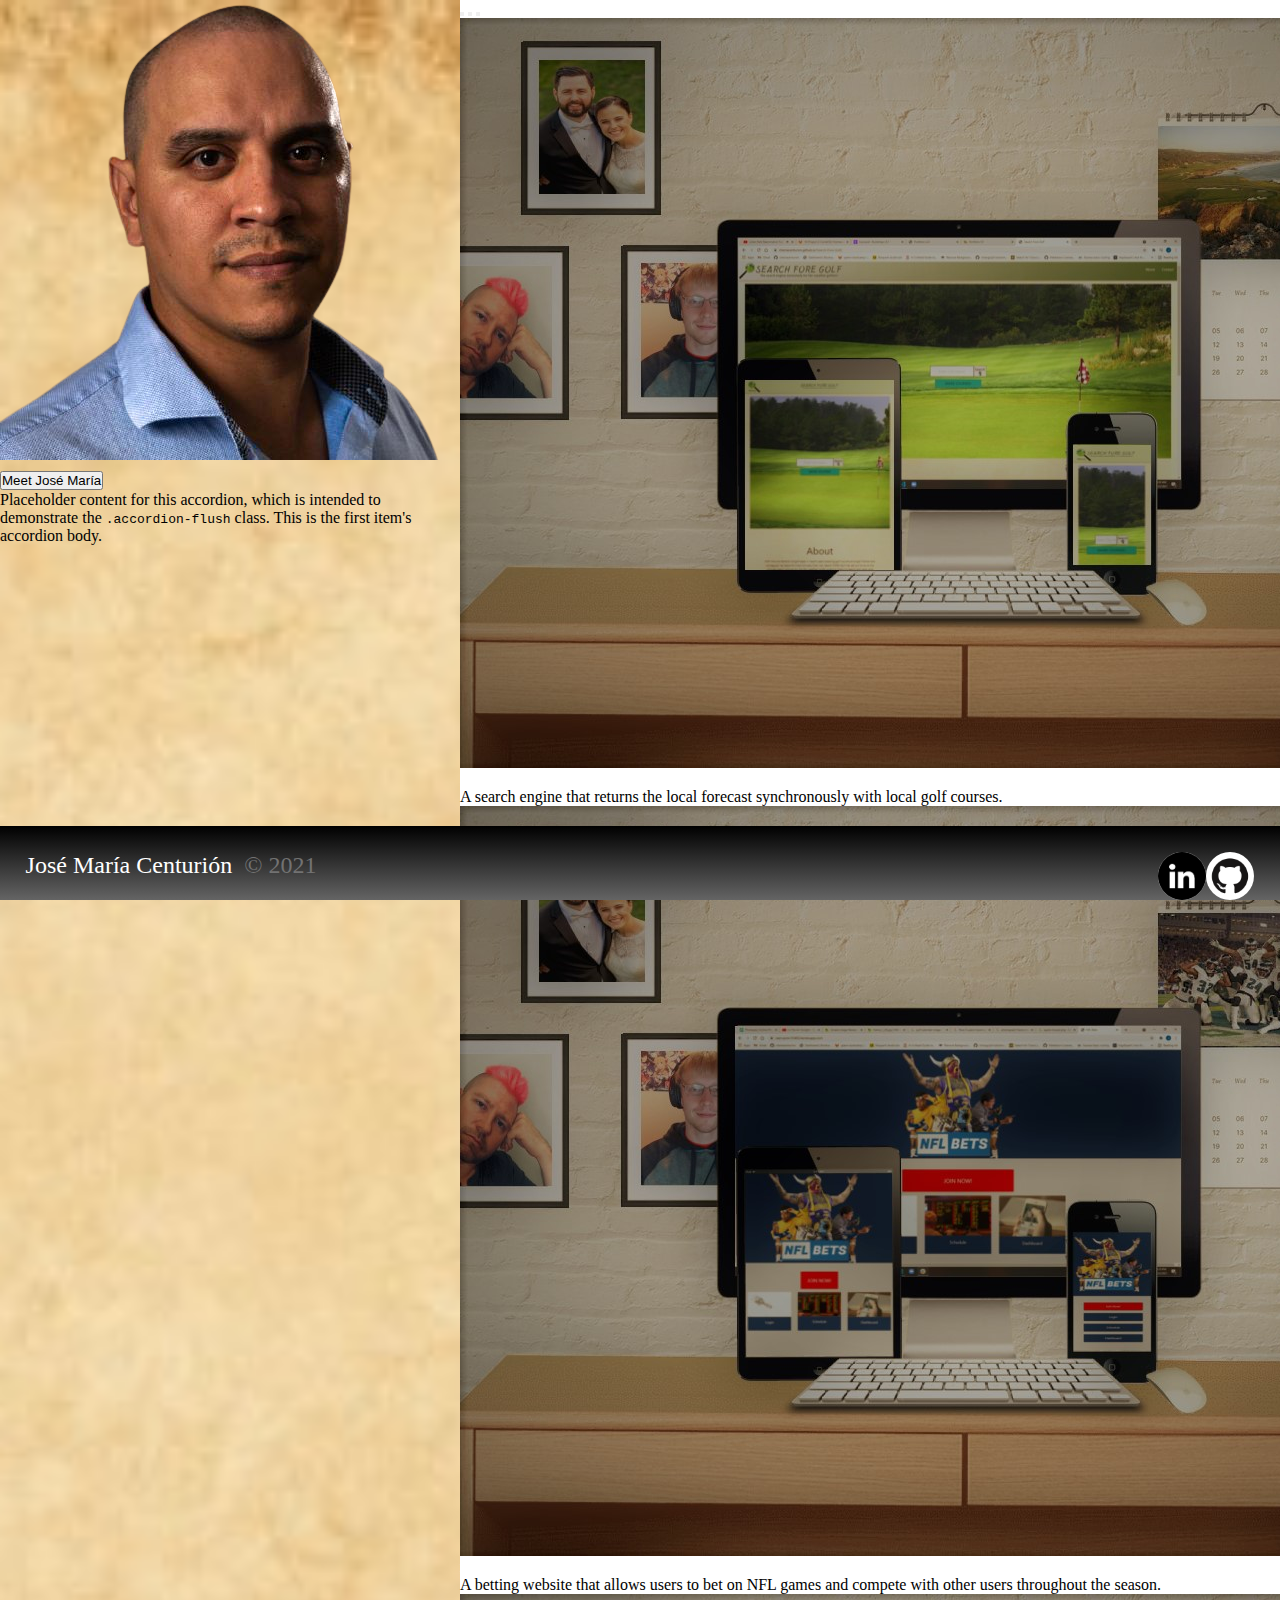
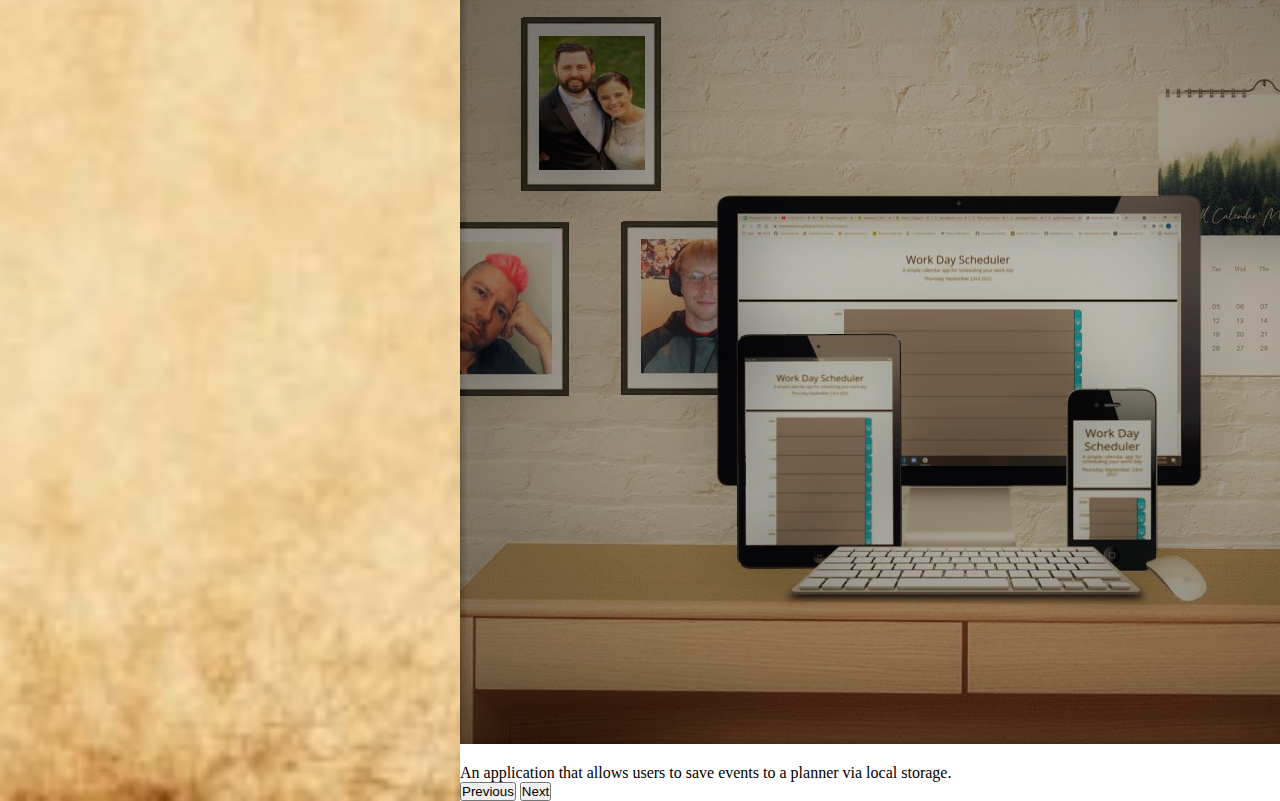
==== index.html @ 539a7485 "pushing up carousel w/ hyperlinks" ====
<!DOCTYPE html>
<html lang="en">
<head>
    <meta charset="UTF-8">
    <meta http-equiv="X-UA-Compatible" content="IE=edge">
    <meta name="viewport" content="width=device-width, initial-scale=1.0">
    <link rel="icon" href="https://emojipedia-us.s3.dualstack.us-west-1.amazonaws.com/thumbs/120/apple/285/artist-palette_1f3a8.png">
    <title>Portfolio V3</title>
    <link href="https://cdn.jsdelivr.net/npm/bootstrap@5.1.1/dist/css/bootstrap.min.css" rel="stylesheet" integrity="sha384-F3w7mX95PdgyTmZZMECAngseQB83DfGTowi0iMjiWaeVhAn4FJkqJByhZMI3AhiU" crossorigin="anonymous">
    <link rel="stylesheet" href="./assets/styles.css">
</head>
<body>
  <div class="grid__container">
    <div class="grid__container-item-1">
      <img src="./assets/images/me-removebg-preview (1).png">
      <div class="accordion accordion-flush" id="accordionFlushExample">
          <div class="accordion-item">
            <h2 class="accordion-header" id="flush-headingOne">
              <button class="accordion-button collapsed" type="button" data-bs-toggle="collapse" data-bs-target="#flush-collapseOne" aria-expanded="false" aria-controls="flush-collapseOne">
                Meet José María
              </button>
            </h2>
            <div id="flush-collapseOne" class="accordion-collapse collapse" aria-labelledby="flush-headingOne" data-bs-parent="#accordionFlushExample">
              <div class="accordion-body">Placeholder content for this accordion, which is intended to demonstrate the <code>.accordion-flush</code> class. This is the first item's accordion body.</div>
            </div>
          </div>
      </div>
    </div>
    <div class="grid__container-item-2">
      <div id="carouselExampleCaptions" class="carousel slide" data-bs-ride="carousel">
          <div class="carousel-indicators">
            <button type="button" data-bs-target="#carouselExampleCaptions" data-bs-slide-to="0" class="active" aria-current="true" aria-label="Slide 1"></button>
            <button type="button" data-bs-target="#carouselExampleCaptions" data-bs-slide-to="1" aria-label="Slide 2"></button>
            <button type="button" data-bs-target="#carouselExampleCaptions" data-bs-slide-to="2" aria-label="Slide 3"></button>
          </div>
          <div class="carousel-inner">
            <div class="carousel-item active">
              <img src="./assets/images/SFG.jpg" class="d-block w-100" alt="...">
              <div class="carousel-caption d-none d-md-block">
                <a href="https://chemacenturion.github.io/Search-Fore-Golf/" class="carousel_links" target="_blank"><h5>Search Fore Golf</h5></a>
                <p>A search engine that returns the local forecast synchronously with local golf courses.</p>
              </div>
            </div>
            <div class="carousel-item">
              <img src="./assets/images/NFLBETS.jpg" class="d-block w-100" alt="...">
              <div class="carousel-caption d-none d-md-block">
                <a href="https://vast-eyrie-51403.herokuapp.com/" class="carousel_links" target="_blank"><h5>NFL Bets</h5></a>
                <p>A betting website that allows users to bet on NFL games and compete with other users throughout the season.</p>
              </div>
            </div>
            <div class="carousel-item">
              <img src="./assets/images/WDS.jpg" class="d-block w-100" alt="...">
              <div class="carousel-caption d-none d-md-block">
                <a href="https://chemacenturion.github.io/Work-Day-Scheduler/" class="carousel_links" target="_blank"><h5>Work Day Scheduler</h5></a>
                <p>An application that allows users to save events to a planner via local storage.</p>
              </div>
            </div>
          </div>
          <button class="carousel-control-prev" type="button" data-bs-target="#carouselExampleCaptions" data-bs-slide="prev">
            <span class="carousel-control-prev-icon" aria-hidden="true"></span>
            <span class="visually-hidden">Previous</span>
          </button>
          <button class="carousel-control-next" type="button" data-bs-target="#carouselExampleCaptions" data-bs-slide="next">
            <span class="carousel-control-next-icon" aria-hidden="true"></span>
            <span class="visually-hidden">Next</span>
          </button>
      </div>
    </div>
  </div>
  <footer class= "footer">
      <div>
          <span>José María Centurión</span>&nbsp;&nbsp;<span style="color:rgb(114, 114, 114)">© 2021</span>
      </div>
      <div>
          <ul class="footer-list">
              <li><a href="https://www.linkedin.com/in/jose-centurion-a98300212/" target="_blank"><img src="./assets/images/linkdinLOGO.png" alt="linkedin" class="avatar2"></a></li>
              <li><a href="https://github.com/chemacenturion" target="_blank"><img src="./assets/images/GitHub-Mark.png" alt="github" class="avatar2"></a></li>
          </ul>
      </div>
  </footer>
<script src="https://cdn.jsdelivr.net/npm/bootstrap@5.1.1/dist/js/bootstrap.bundle.min.js" integrity="sha384-/bQdsTh/da6pkI1MST/rWKFNjaCP5gBSY4sEBT38Q/9RBh9AH40zEOg7Hlq2THRZ" crossorigin="anonymous"></script>
</body>
</html>
---- assets/styles.css ----
* {
    margin: 0;
    padding: 0;
    box-sizing: border-box;
}

/* ========================================================================================================================================================== */

/* body */

.grid__container {
    display: grid;
    grid-template-columns: 1fr 1.5fr;
}

.grid__container-item-1 {
    background-image: url(./images/parchment.jpg);
    background-repeat: no-repeat;
    background-position: center;
    background-size: cover;
}

.carousel_links {
    text-decoration: none;
    color: white;
}

/* ========================================================================================================================================================== */

/* Footer */

.footer {
    background: linear-gradient( rgb(0, 0, 0), rgb(100, 100, 100));
    grid-area: footer;
    color: white;
    font-size: x-large;
    display: inline-flex;
    justify-content: space-between;
    padding: 2% 2% 0% 2%;
    position: absolute;
    width: 100%;
    bottom: 0;
}

    .avatar2 {
        vertical-align: middle;
        width: 3rem;
        height: auto;
        border-radius: 50%;
    }

    .footer-list {
        display: inline-flex;
        list-style: none;
    }
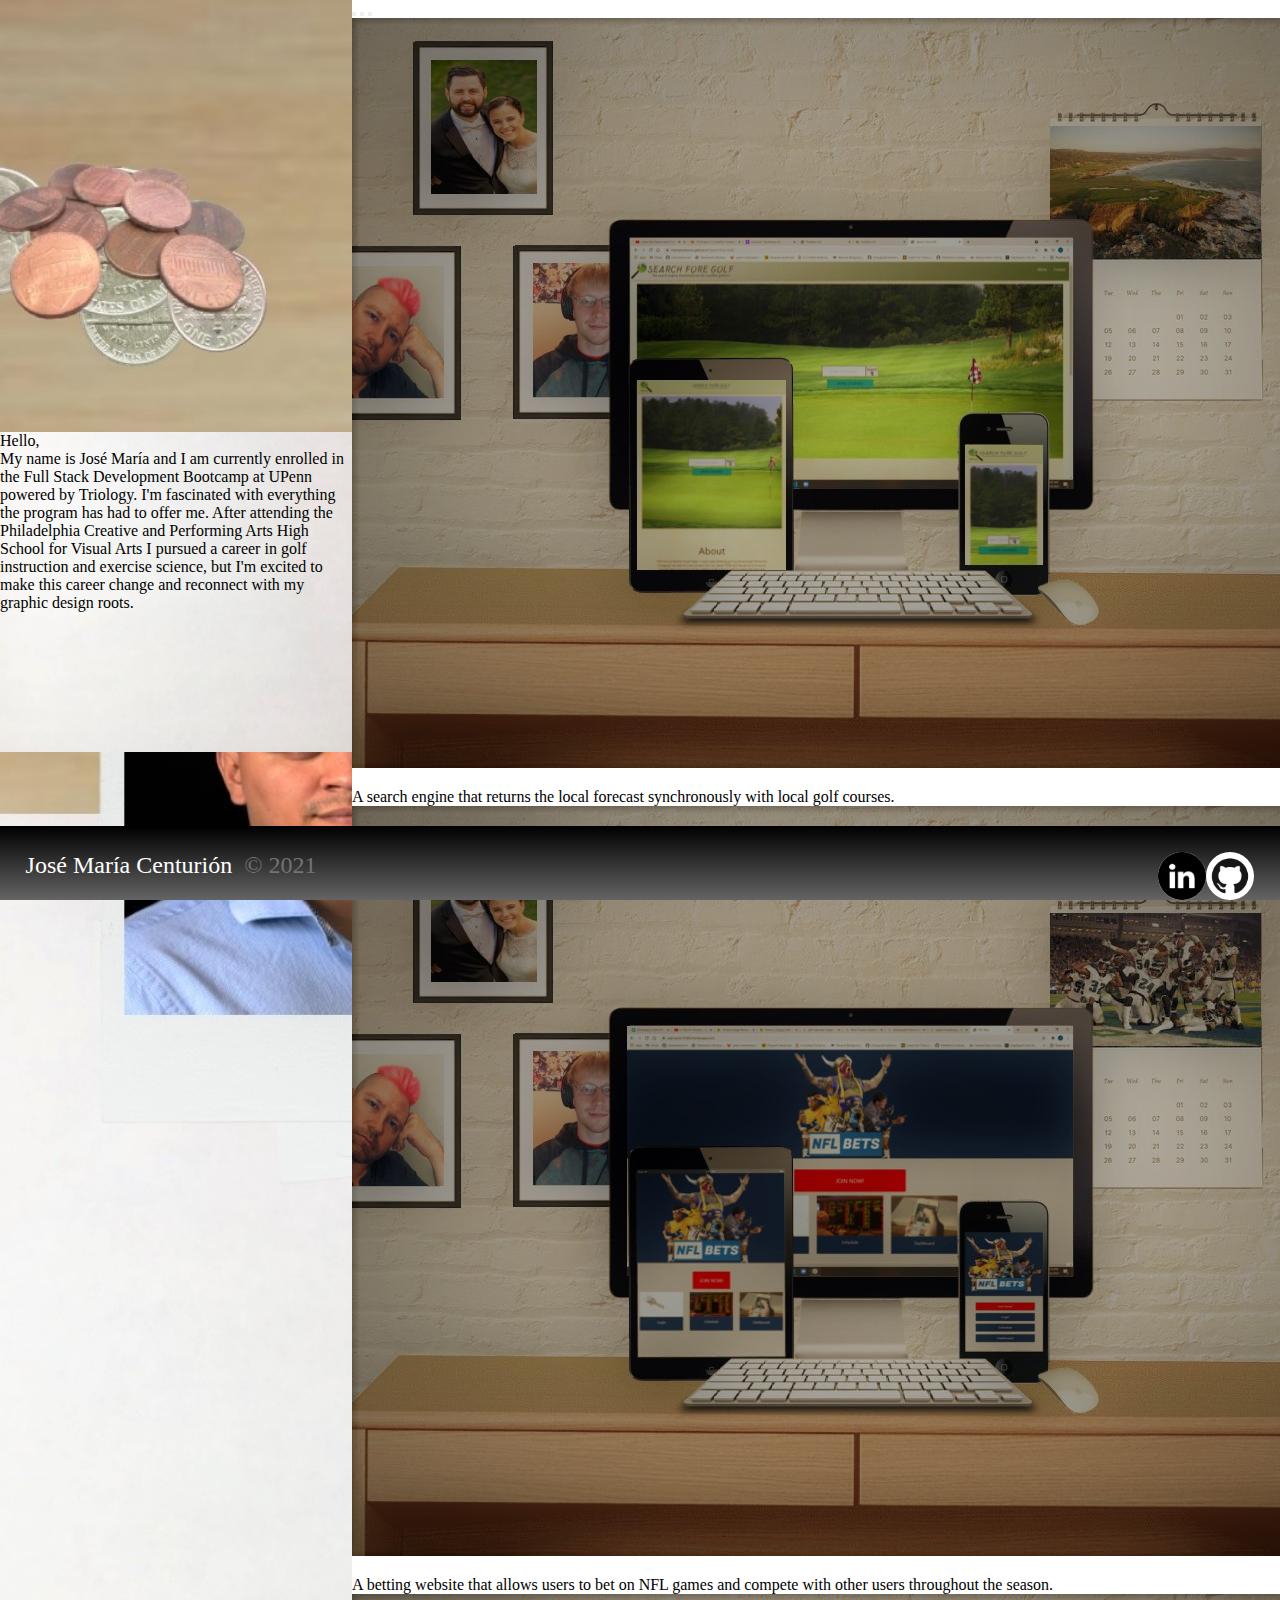
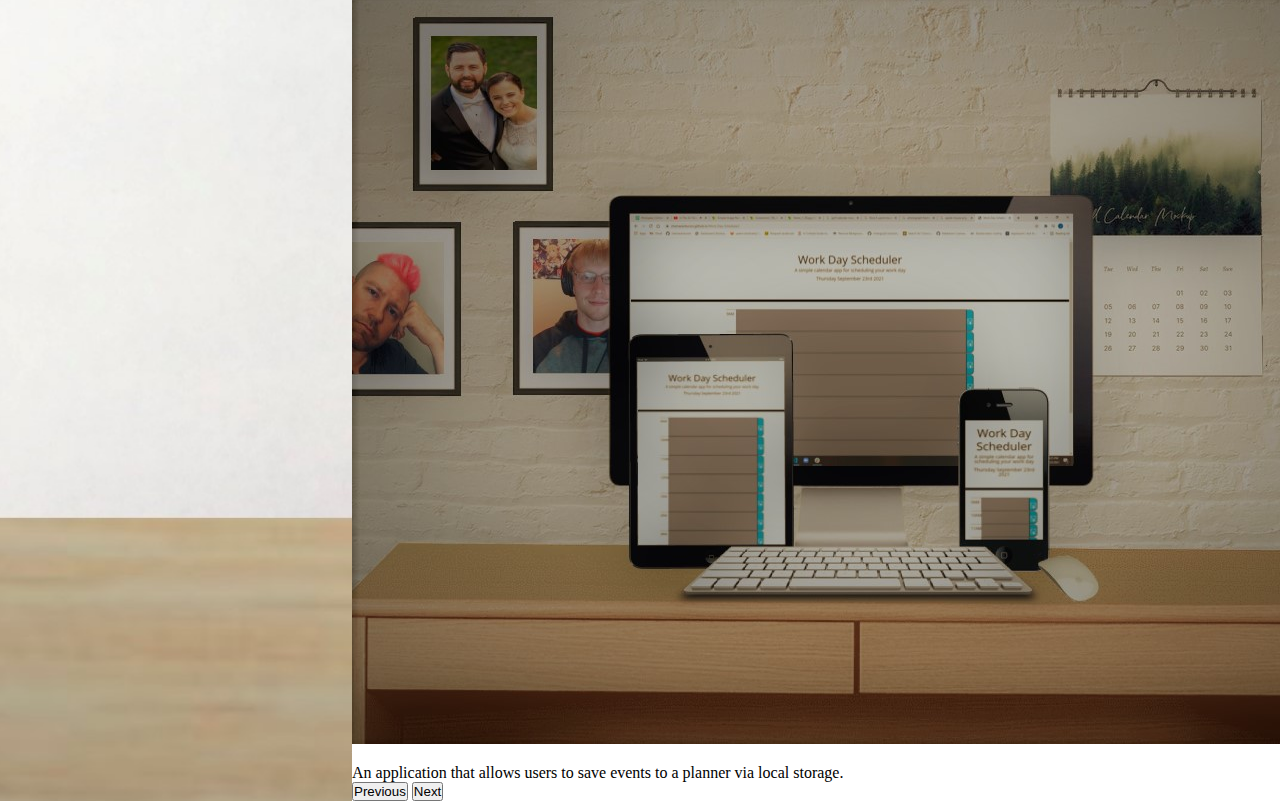
==== commit 39260427: "finished grid container item 1" ====
--- a/index.html
+++ b/index.html
@@ -12,18 +12,11 @@
 <body>
   <div class="grid__container">
     <div class="grid__container-item-1">
-      <img src="./assets/images/me-removebg-preview (1).png">
-      <div class="accordion accordion-flush" id="accordionFlushExample">
-          <div class="accordion-item">
-            <h2 class="accordion-header" id="flush-headingOne">
-              <button class="accordion-button collapsed" type="button" data-bs-toggle="collapse" data-bs-target="#flush-collapseOne" aria-expanded="false" aria-controls="flush-collapseOne">
-                Meet José María
-              </button>
-            </h2>
-            <div id="flush-collapseOne" class="accordion-collapse collapse" aria-labelledby="flush-headingOne" data-bs-parent="#accordionFlushExample">
-              <div class="accordion-body">Placeholder content for this accordion, which is intended to demonstrate the <code>.accordion-flush</code> class. This is the first item's accordion body.</div>
-            </div>
-          </div>
+      <div class="card" id="bio__card" style="width: 22rem;">
+        <div class="card-body">
+          <p class="card-title">Hello,</p>
+          <p class="card-text">My name is José María and I am currently enrolled in the Full Stack Development Bootcamp at UPenn powered by Triology. I'm fascinated with everything the program has had to offer me. After attending the Philadelphia Creative and Performing Arts High School for Visual Arts I pursued a career in golf instruction and exercise science, but I'm excited to make this career change and reconnect with my graphic design roots.</p>
+        </div>
       </div>
     </div>
     <div class="grid__container-item-2">
--- a/assets/styles.css
+++ b/assets/styles.css
@@ -14,15 +14,27 @@
 }
 
 .grid__container-item-1 {
-    background-image: url(./images/parchment.jpg);
+    background-image: url(./images/New\ Project\ \(4\)crop.jpg);
     background-repeat: no-repeat;
     background-position: center;
     background-size: cover;
+    display: flex;
+    justify-content: center;
 }
 
 .carousel_links {
     text-decoration: none;
     color: white;
+}
+
+#bio__card {
+    height: 20em;
+    margin-top: 27em;
+    background-image: url(./images/New\ Project\ \(5\)crop.jpg);
+    background-repeat: no-repeat;
+    background-position: center;
+    background-size: cover;
+    border: none;
 }
 
 /* ========================================================================================================================================================== */
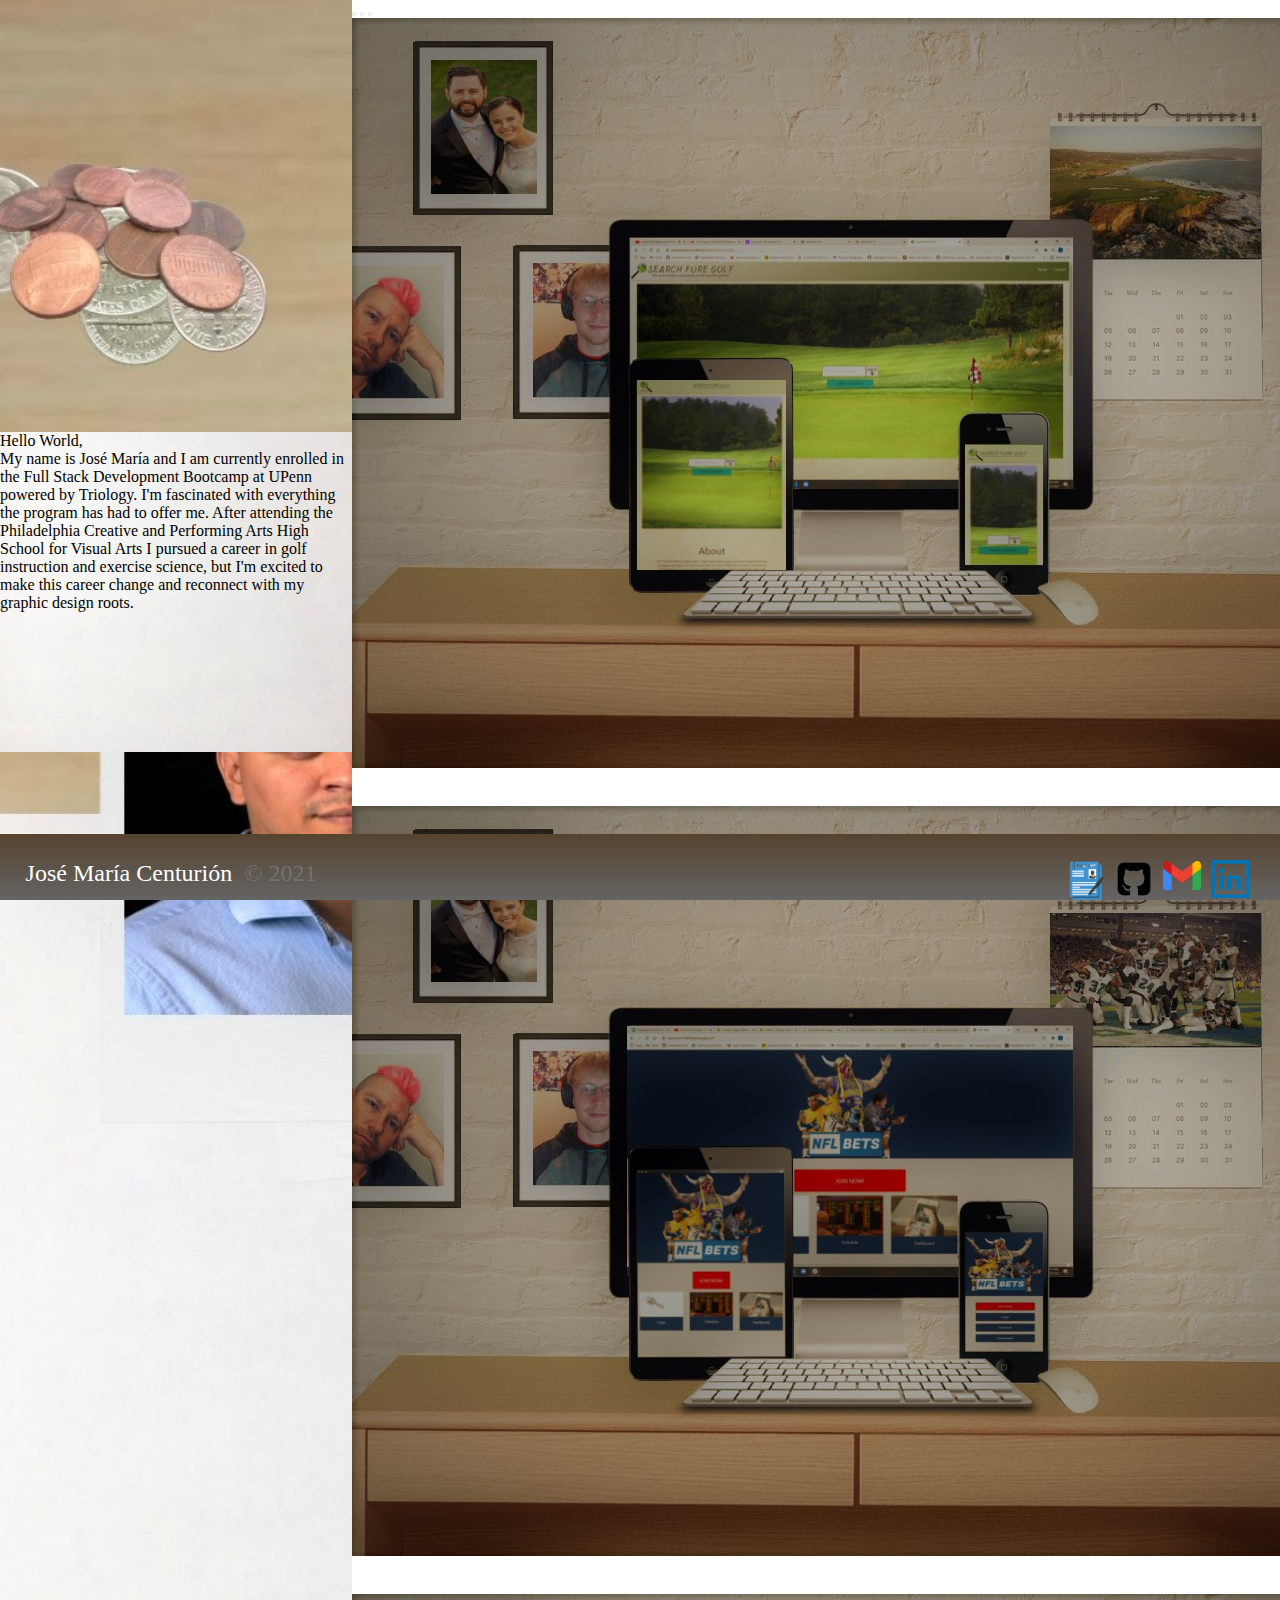
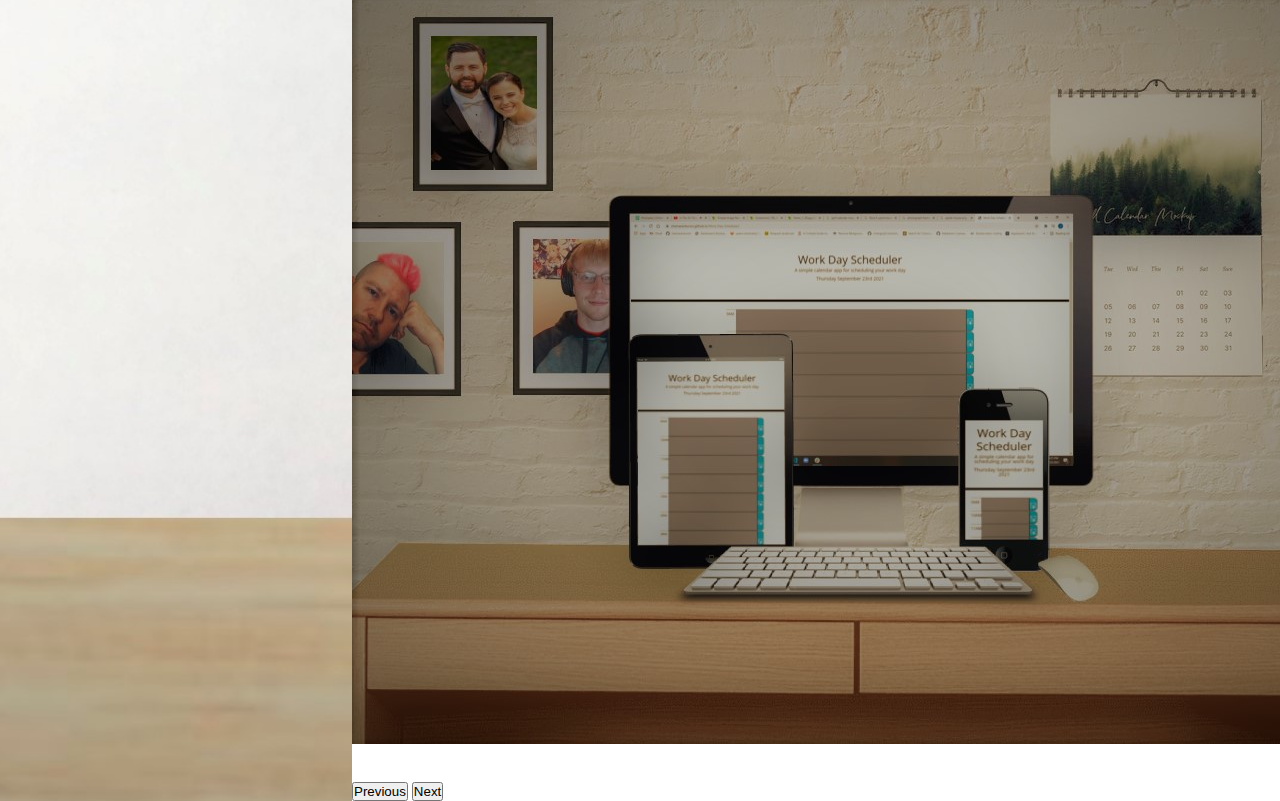
==== commit 8caf4cc4: "desktop version complete" ====
--- a/index.html
+++ b/index.html
@@ -14,8 +14,8 @@
     <div class="grid__container-item-1">
       <div class="card" id="bio__card" style="width: 22rem;">
         <div class="card-body">
-          <p class="card-title">Hello,</p>
-          <p class="card-text">My name is José María and I am currently enrolled in the Full Stack Development Bootcamp at UPenn powered by Triology. I'm fascinated with everything the program has had to offer me. After attending the Philadelphia Creative and Performing Arts High School for Visual Arts I pursued a career in golf instruction and exercise science, but I'm excited to make this career change and reconnect with my graphic design roots.</p>
+          <p class="card-title">Hello World,</p>
+          <p class="card-text" id="card-text">My name is José María and I am currently enrolled in the Full Stack Development Bootcamp at UPenn powered by Triology. I'm fascinated with everything the program has had to offer me. After attending the Philadelphia Creative and Performing Arts High School for Visual Arts I pursued a career in golf instruction and exercise science, but I'm excited to make this career change and reconnect with my graphic design roots.</p>
         </div>
       </div>
     </div>
@@ -31,21 +31,21 @@
               <img src="./assets/images/SFG.jpg" class="d-block w-100" alt="...">
               <div class="carousel-caption d-none d-md-block">
                 <a href="https://chemacenturion.github.io/Search-Fore-Golf/" class="carousel_links" target="_blank"><h5>Search Fore Golf</h5></a>
-                <p>A search engine that returns the local forecast synchronously with local golf courses.</p>
+                <a href="https://github.com/chemacenturion/Search-Fore-Golf" class="carousel_links" target="_blank"><p>A search engine that returns the local forecast synchronously with local golf courses.</p></a>
               </div>
             </div>
             <div class="carousel-item">
               <img src="./assets/images/NFLBETS.jpg" class="d-block w-100" alt="...">
               <div class="carousel-caption d-none d-md-block">
                 <a href="https://vast-eyrie-51403.herokuapp.com/" class="carousel_links" target="_blank"><h5>NFL Bets</h5></a>
-                <p>A betting website that allows users to bet on NFL games and compete with other users throughout the season.</p>
+                <a href="https://github.com/aungy5/NFL_Bets" class="carousel_links" target="_blank"><p>A betting website that allows users to bet on NFL games and compete with other users throughout the season.</p></a>
               </div>
             </div>
             <div class="carousel-item">
               <img src="./assets/images/WDS.jpg" class="d-block w-100" alt="...">
               <div class="carousel-caption d-none d-md-block">
                 <a href="https://chemacenturion.github.io/Work-Day-Scheduler/" class="carousel_links" target="_blank"><h5>Work Day Scheduler</h5></a>
-                <p>An application that allows users to save events to a planner via local storage.</p>
+                <a href="https://github.com/chemacenturion/Work-Day-Scheduler" class="carousel_links" target="_blank"><p>An application that allows users to save events to a planner via local storage.</p></a>
               </div>
             </div>
           </div>
@@ -66,8 +66,10 @@
       </div>
       <div>
           <ul class="footer-list">
-              <li><a href="https://www.linkedin.com/in/jose-centurion-a98300212/" target="_blank"><img src="./assets/images/linkdinLOGO.png" alt="linkedin" class="avatar2"></a></li>
-              <li><a href="https://github.com/chemacenturion" target="_blank"><img src="./assets/images/GitHub-Mark.png" alt="github" class="avatar2"></a></li>
+            <li><a href="./assets/Resume (2).pdf" target="_blank"><img src="./assets/images/resumeicon-removebg-preview (1).png" alt="resume" class="avatar1"></a></li>
+            <li><a href="https://github.com/chemacenturion" target="_blank"><img src="./assets/images/githublogo.png" alt="github" class="avatar1"></a></li>
+            <li><a href="mailto:centurion.philadelphia@gmail.com" target="_blank"><img src="./assets/images/gmail.png" alt="gmail" class="avatar1"></a></li>
+            <li><a href="https://www.linkedin.com/in/jos%C3%A9-mar%C3%ADa-centuri%C3%B3n-a98300212/" target="_blank"><img src="./assets/images/linkedinlogo-removebg-preview (3).png" alt="linkedin" class="avatar1"></a></li>
           </ul>
       </div>
   </footer>
--- a/assets/styles.css
+++ b/assets/styles.css
@@ -42,8 +42,7 @@
 /* Footer */
 
 .footer {
-    background: linear-gradient( rgb(0, 0, 0), rgb(100, 100, 100));
-    grid-area: footer;
+    background: linear-gradient( rgb(85, 67, 46), rgb(100, 100, 100));
     color: white;
     font-size: x-large;
     display: inline-flex;
@@ -54,11 +53,11 @@
     bottom: 0;
 }
 
-    .avatar2 {
+    .avatar1 {
         vertical-align: middle;
         width: 3rem;
         height: auto;
-        border-radius: 50%;
+        padding: 0px 5px;
     }
 
     .footer-list {
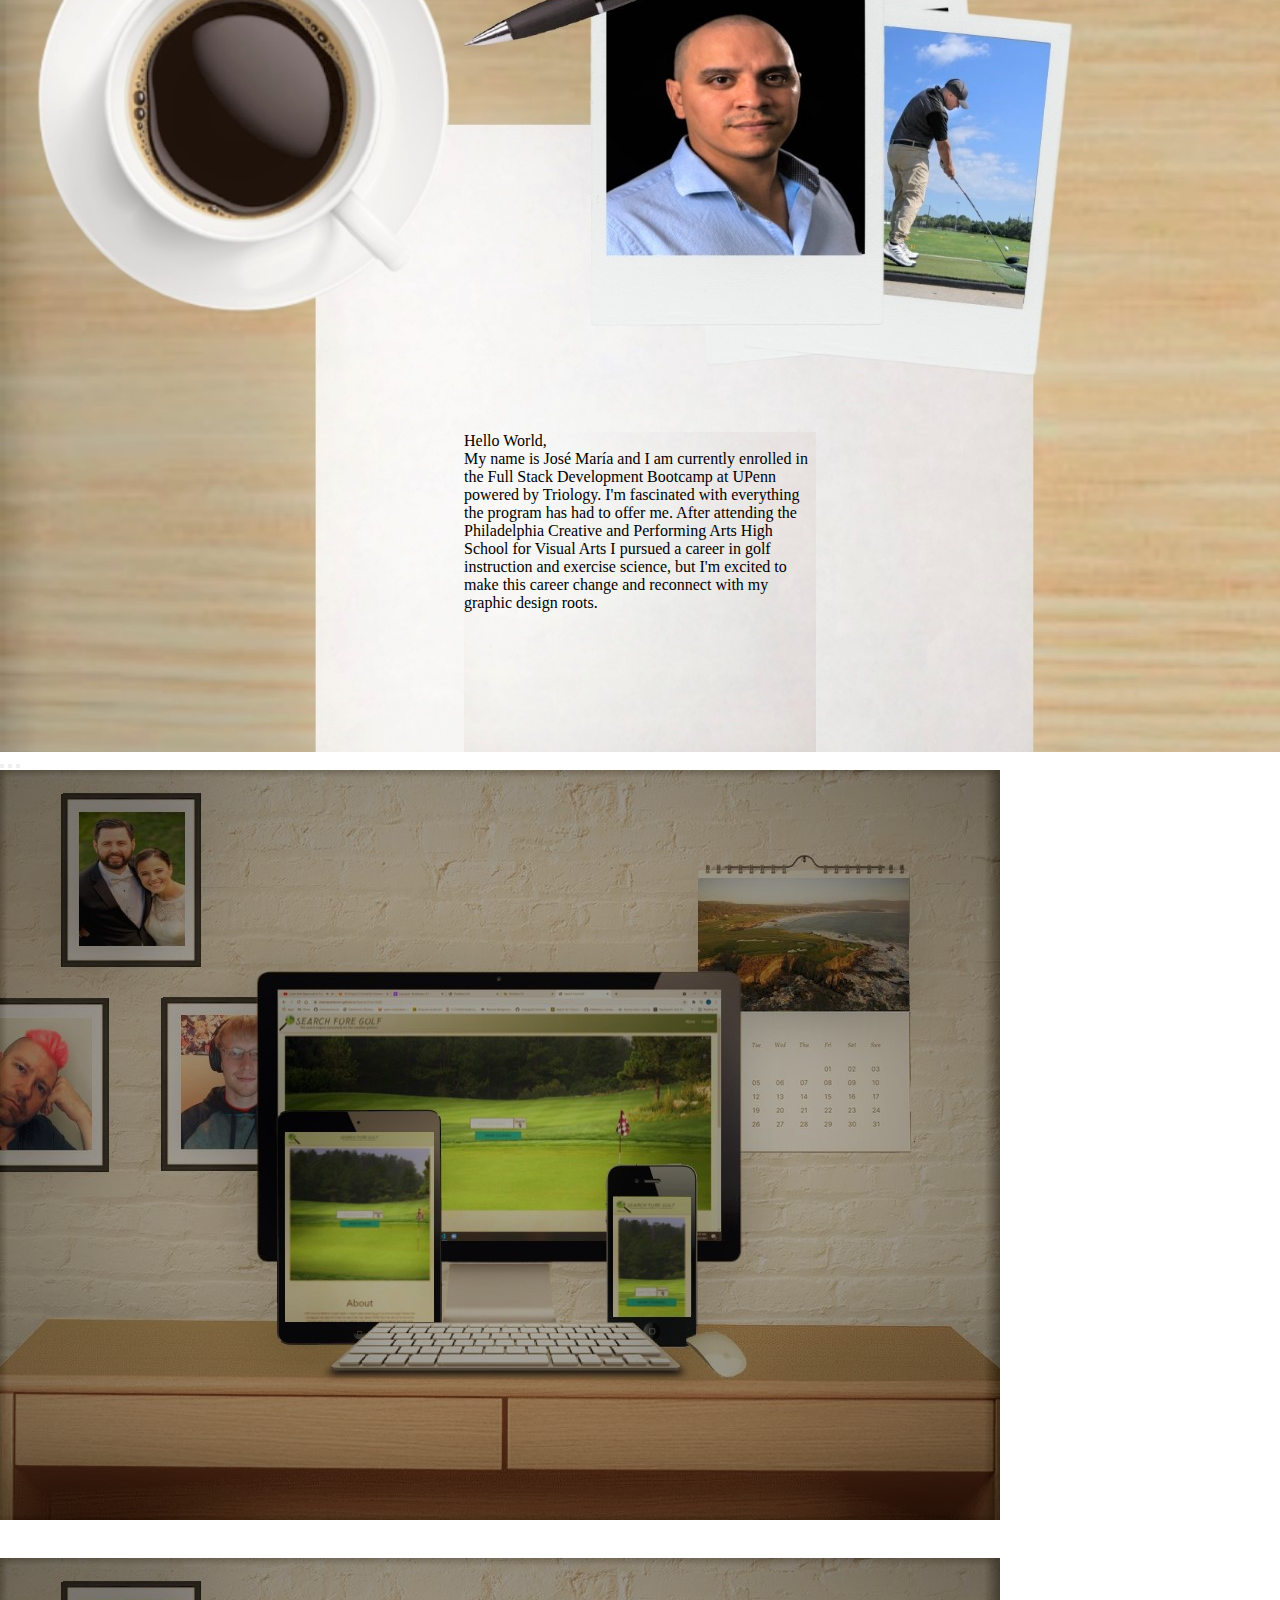
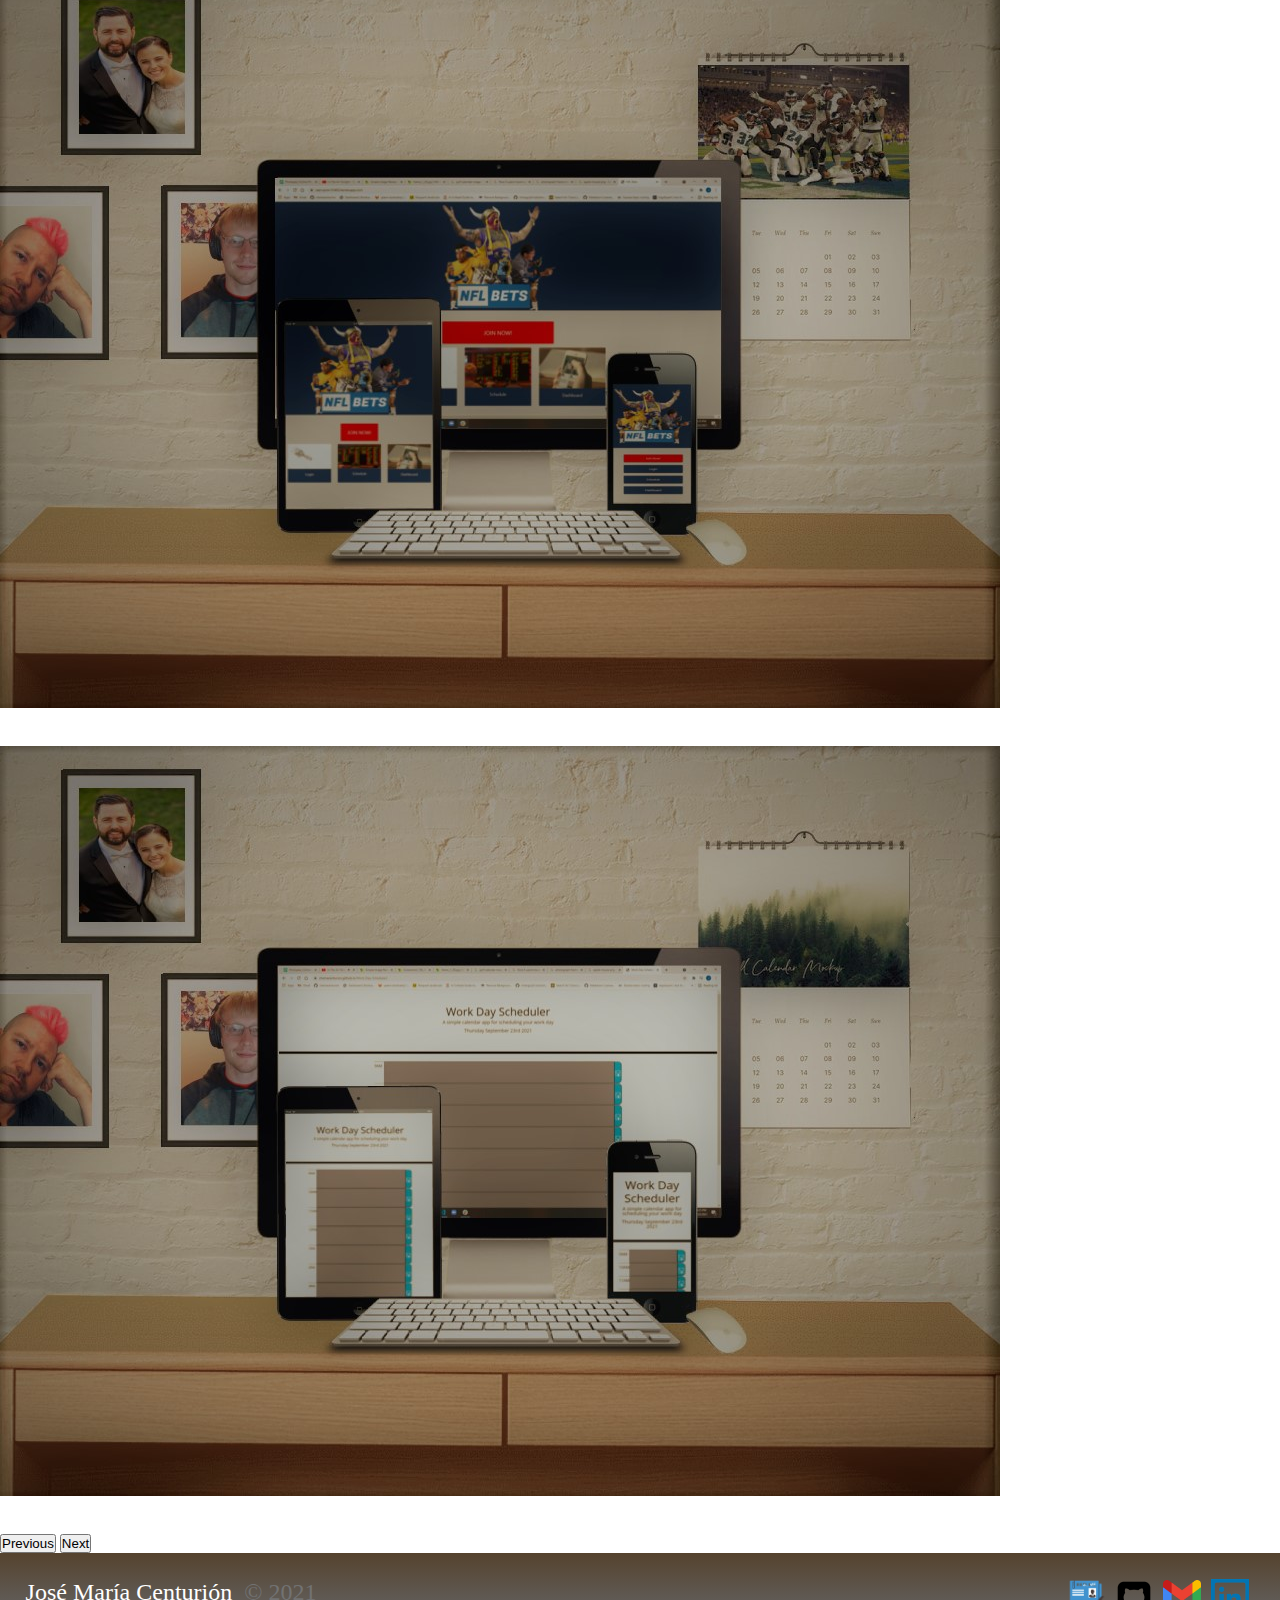
==== commit 73476a2d: "begin responsive work" ====
--- a/index.html
+++ b/index.html
@@ -60,6 +60,7 @@
       </div>
     </div>
   </div>
+  <div class="footer-container">
   <footer class= "footer">
       <div>
           <span>José María Centurión</span>&nbsp;&nbsp;<span style="color:rgb(114, 114, 114)">© 2021</span>
@@ -73,6 +74,7 @@
           </ul>
       </div>
   </footer>
+</div>
 <script src="https://cdn.jsdelivr.net/npm/bootstrap@5.1.1/dist/js/bootstrap.bundle.min.js" integrity="sha384-/bQdsTh/da6pkI1MST/rWKFNjaCP5gBSY4sEBT38Q/9RBh9AH40zEOg7Hlq2THRZ" crossorigin="anonymous"></script>
 </body>
 </html>--- a/assets/styles.css
+++ b/assets/styles.css
@@ -40,6 +40,10 @@
 /* ========================================================================================================================================================== */
 
 /* Footer */
+.footer-container {
+    display: flex;
+    justify-content: end;
+}
 
 .footer {
     background: linear-gradient( rgb(85, 67, 46), rgb(100, 100, 100));
@@ -48,9 +52,7 @@
     display: inline-flex;
     justify-content: space-between;
     padding: 2% 2% 0% 2%;
-    position: absolute;
     width: 100%;
-    bottom: 0;
 }
 
     .avatar1 {
@@ -63,4 +65,22 @@
     .footer-list {
         display: inline-flex;
         list-style: none;
-    }+    }
+
+/* ========================================================================================================================================================== */
+
+/* @mediaqueries */
+
+@media only screen and (max-width: 1500px) {
+    .grid__container {
+        display: grid;
+        grid-template-columns: 1fr;
+    }
+}
+
+@media only screen and (max-width: 900px) {
+    #bio__card {
+        height: 15em;
+        margin-top: 15em;
+    }
+}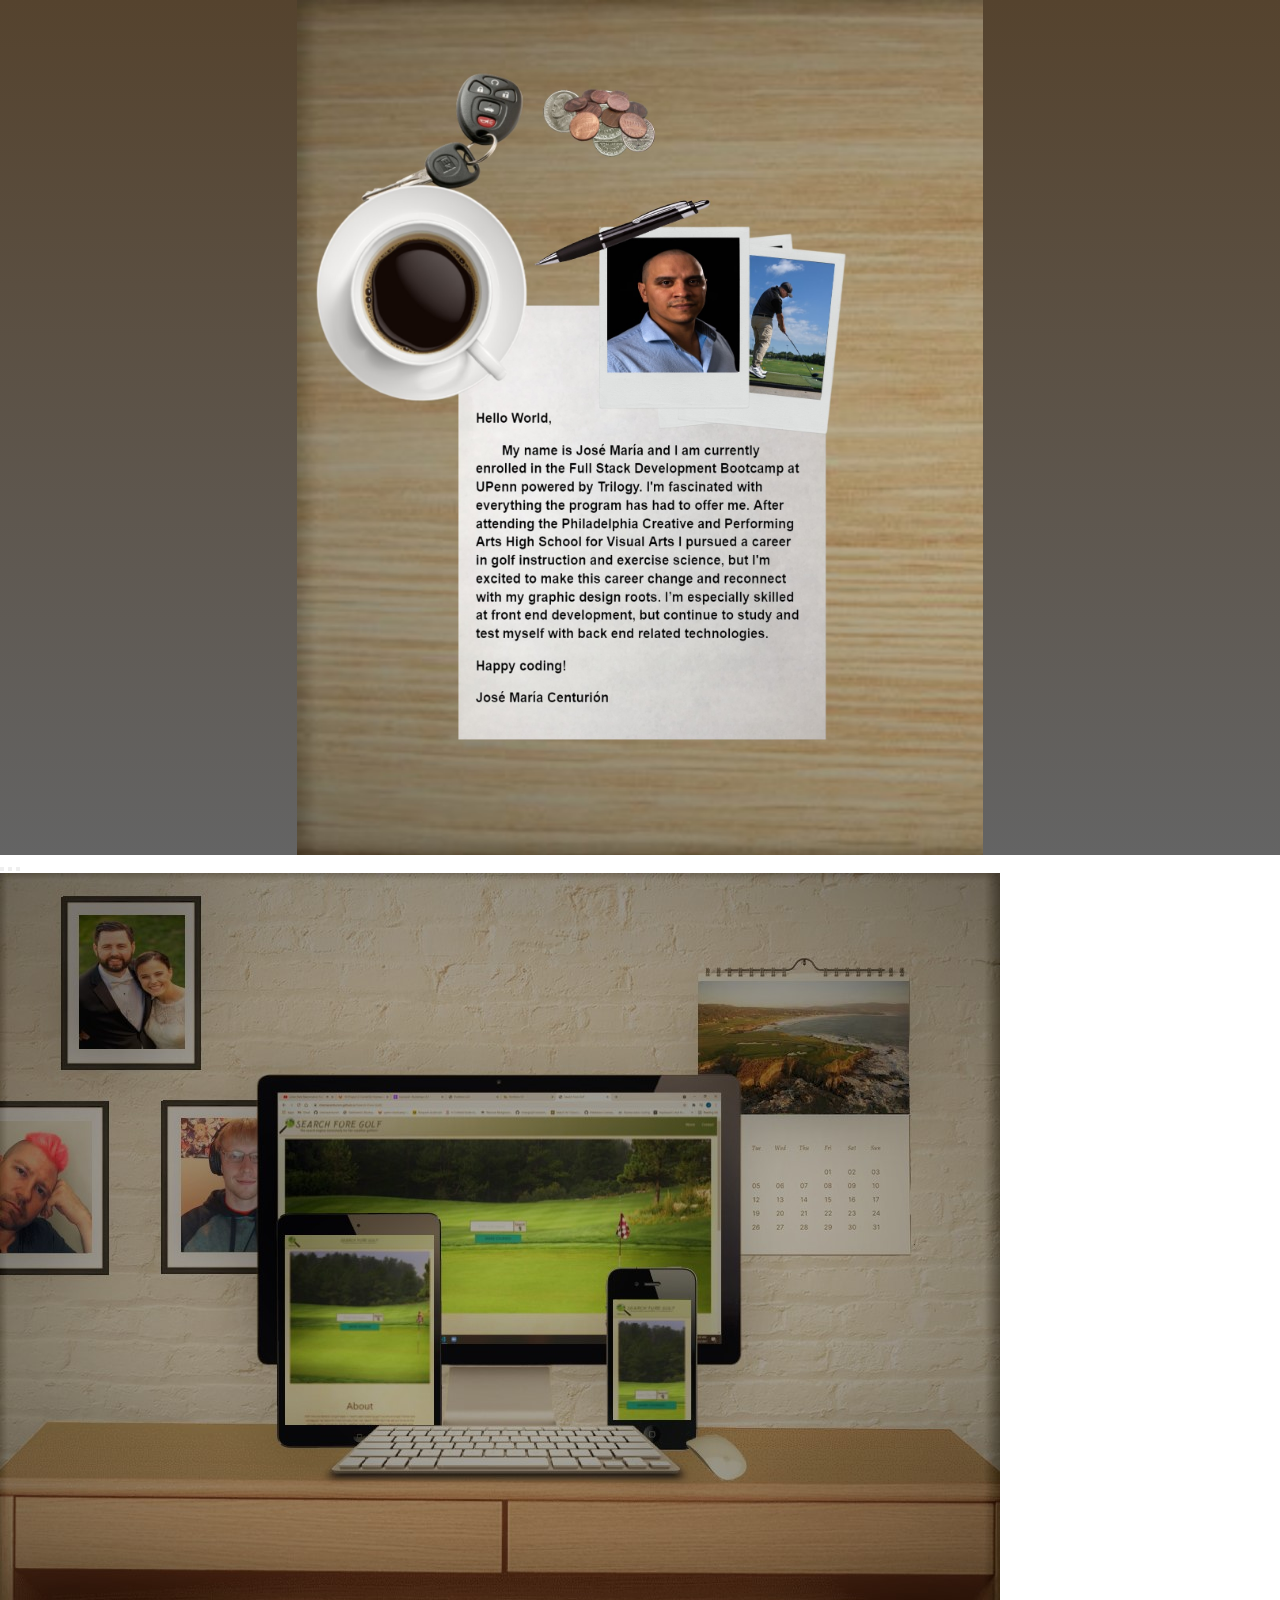
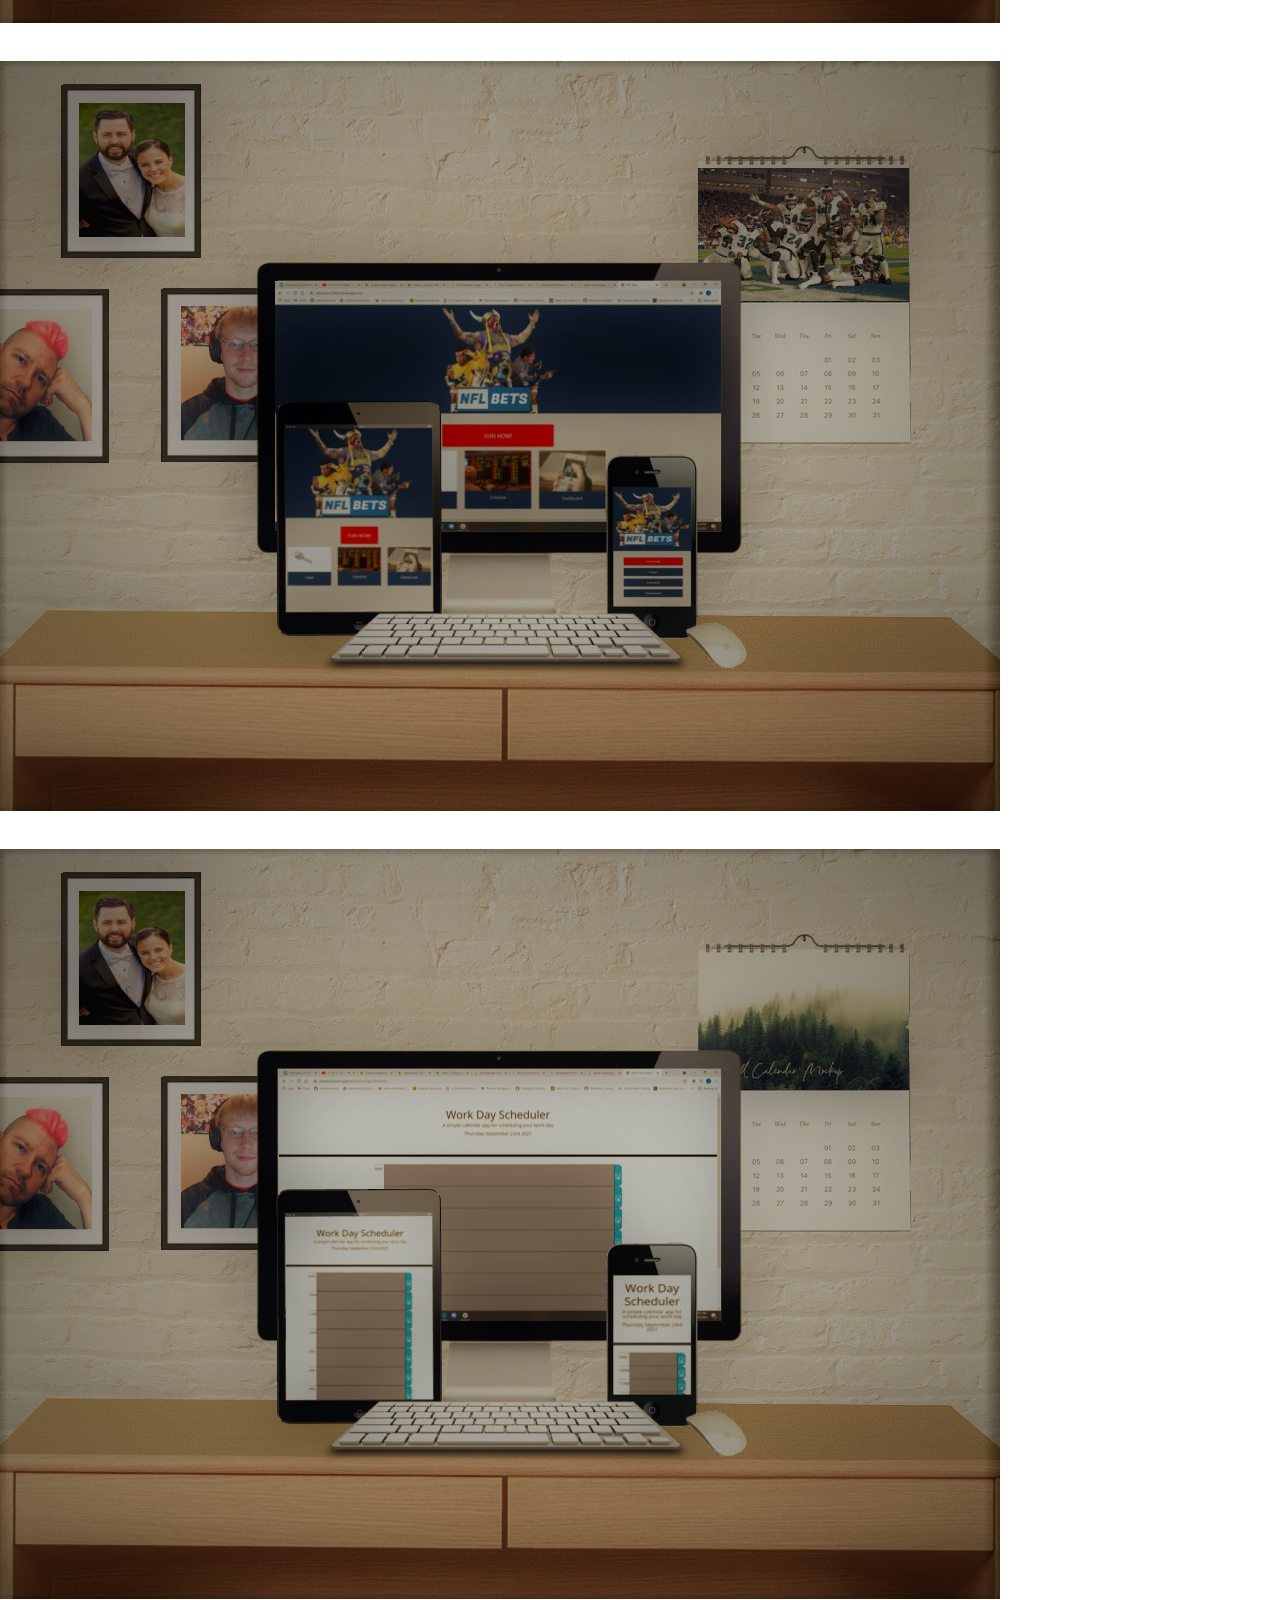
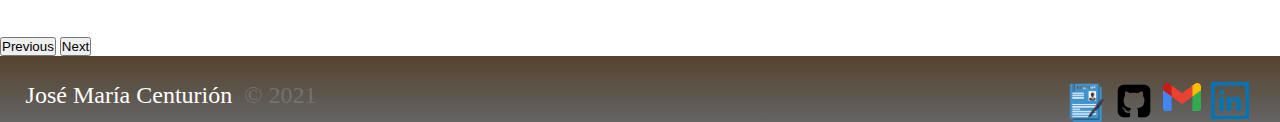
==== commit b603402a: "troubleshooting responsiveness with new image" ====
--- a/index.html
+++ b/index.html
@@ -12,12 +12,8 @@
 <body>
   <div class="grid__container">
     <div class="grid__container-item-1">
-      <div class="card" id="bio__card" style="width: 22rem;">
-        <div class="card-body">
-          <p class="card-title">Hello World,</p>
-          <p class="card-text" id="card-text">My name is José María and I am currently enrolled in the Full Stack Development Bootcamp at UPenn powered by Triology. I'm fascinated with everything the program has had to offer me. After attending the Philadelphia Creative and Performing Arts High School for Visual Arts I pursued a career in golf instruction and exercise science, but I'm excited to make this career change and reconnect with my graphic design roots.</p>
-        </div>
-      </div>
+      <img class="desk-image" src="./assets/images/New Project (6)cropped.jpg"
+    </div>
     </div>
     <div class="grid__container-item-2">
       <div id="carouselExampleCaptions" class="carousel slide" data-bs-ride="carousel">
--- a/assets/styles.css
+++ b/assets/styles.css
@@ -10,16 +10,17 @@
 
 .grid__container {
     display: grid;
-    grid-template-columns: 1fr 1.5fr;
+    grid-template-columns: 1fr 3fr;
 }
 
 .grid__container-item-1 {
-    background-image: url(./images/New\ Project\ \(4\)crop.jpg);
-    background-repeat: no-repeat;
-    background-position: center;
-    background-size: cover;
     display: flex;
     justify-content: center;
+    background: linear-gradient( rgb(85, 67, 46), rgb(100, 100, 100));
+}
+
+.desk-image {
+    height: 95vh;
 }
 
 .carousel_links {
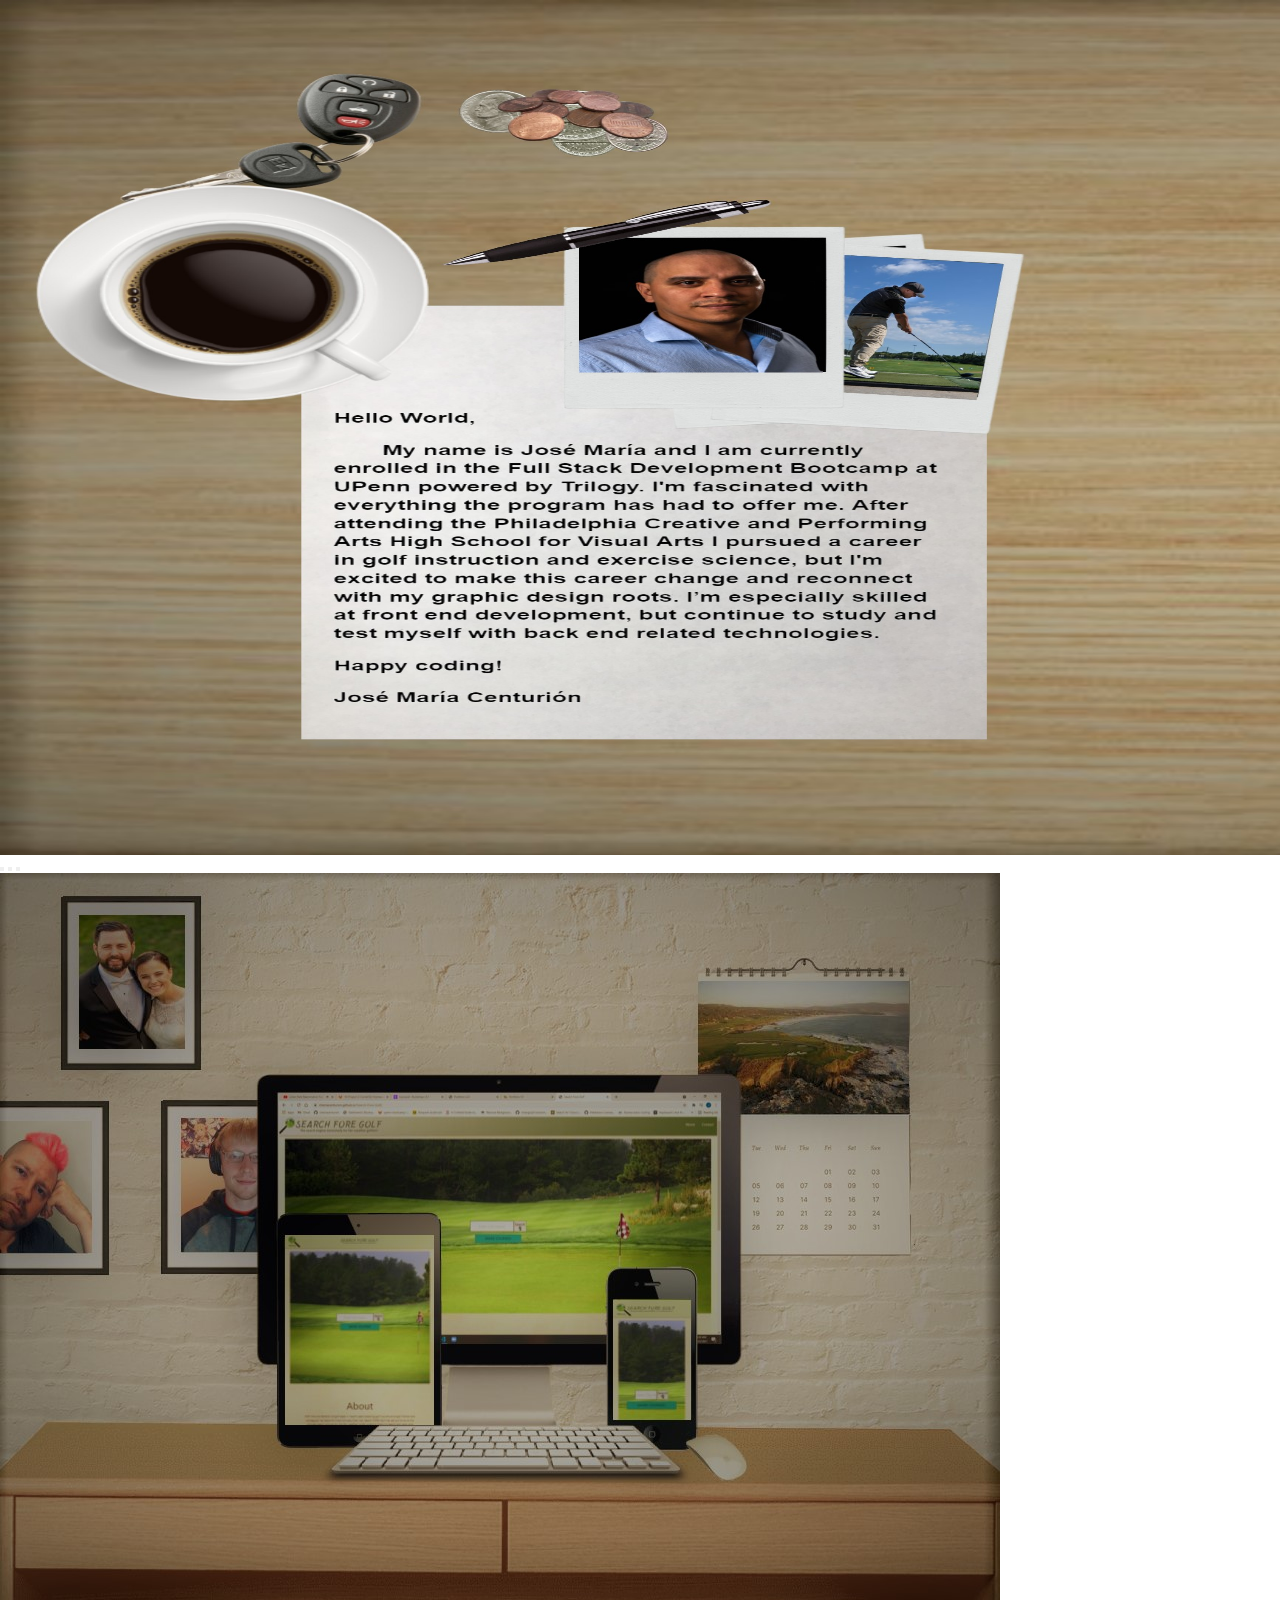
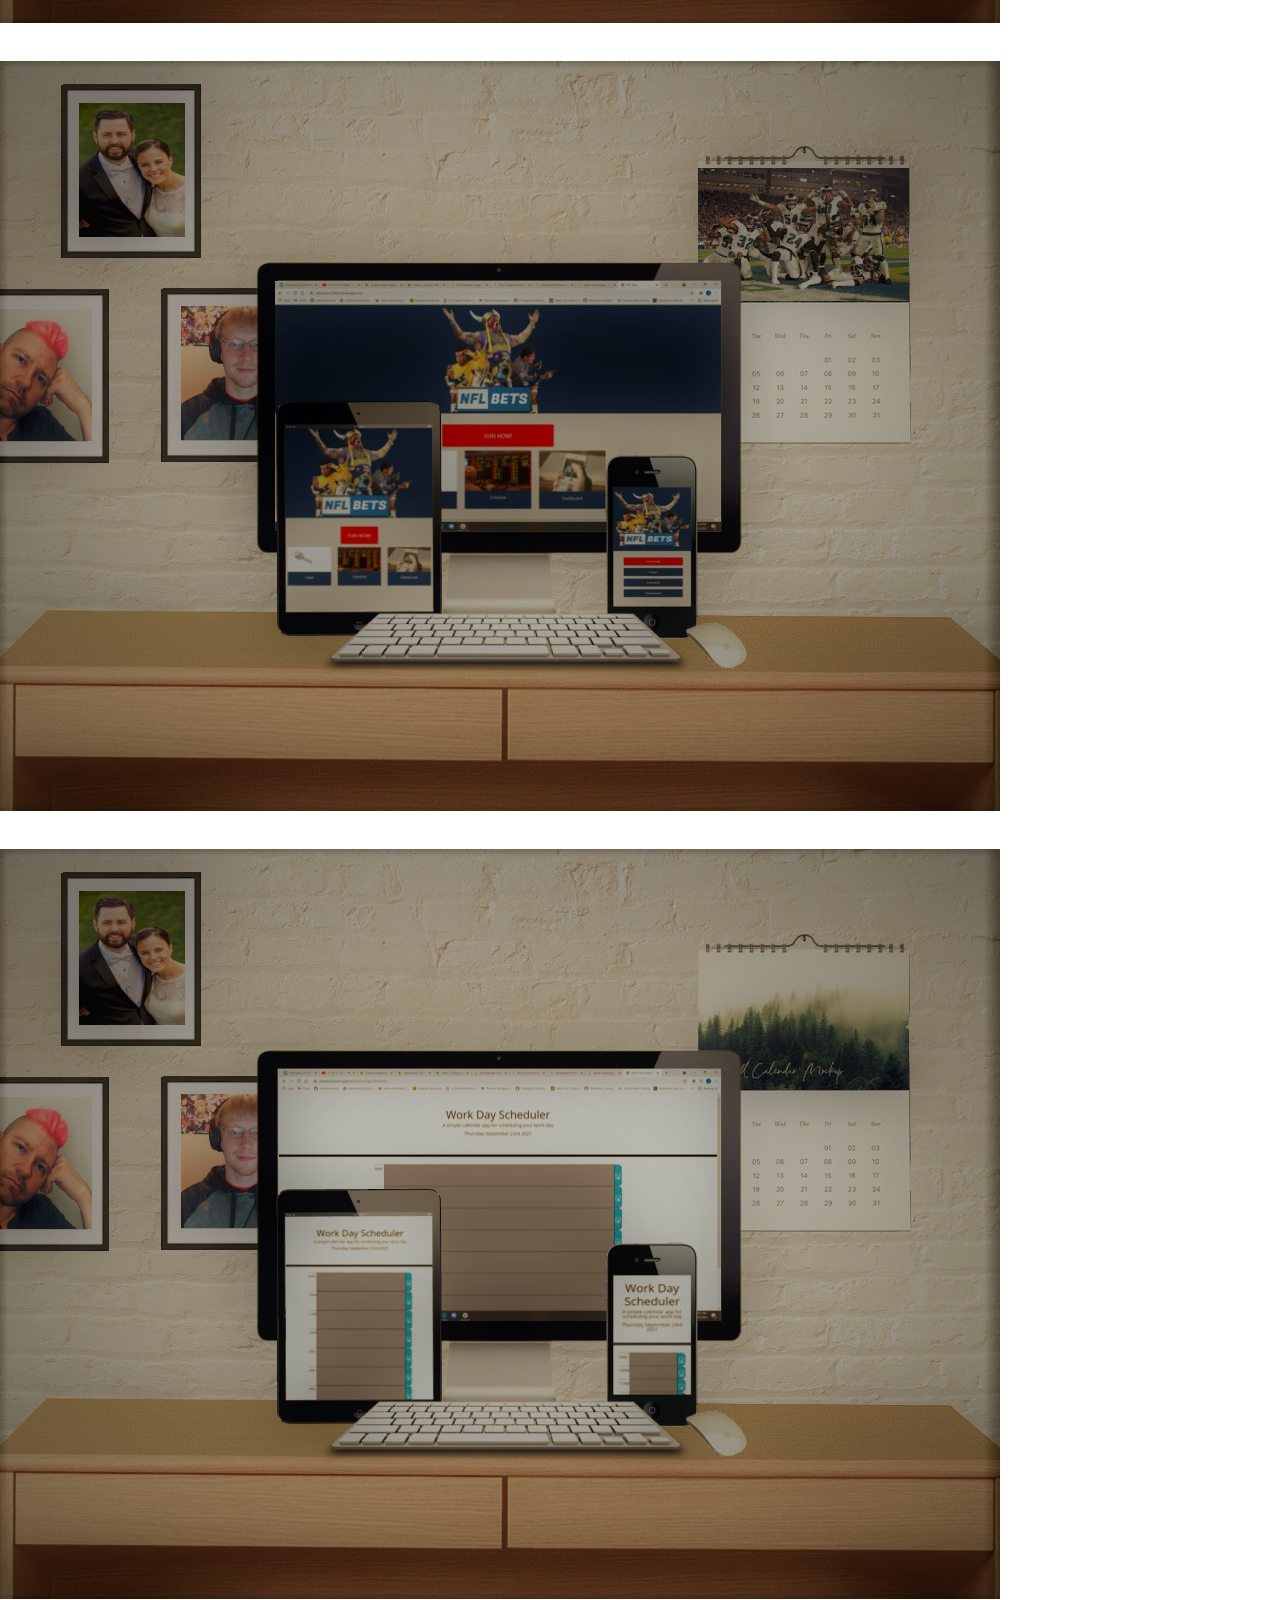
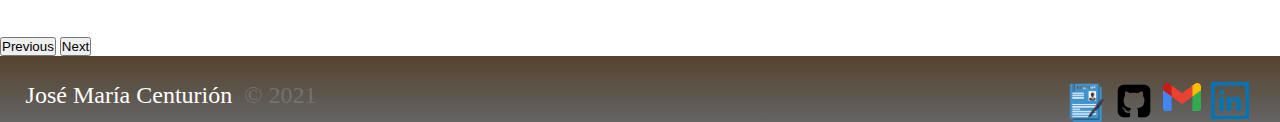
==== commit bbe0b1c7: "added media queries for responsiveness" ====
--- a/index.html
+++ b/index.html
@@ -12,8 +12,7 @@
 <body>
   <div class="grid__container">
     <div class="grid__container-item-1">
-      <img class="desk-image" src="./assets/images/New Project (6)cropped.jpg"
-    </div>
+      <img class="desk-image" src="./assets/images/New Project (6)cropped.jpg">
     </div>
     <div class="grid__container-item-2">
       <div id="carouselExampleCaptions" class="carousel slide" data-bs-ride="carousel">
@@ -58,7 +57,7 @@
   </div>
   <div class="footer-container">
   <footer class= "footer">
-      <div>
+      <div class="footer-copyright">
           <span>José María Centurión</span>&nbsp;&nbsp;<span style="color:rgb(114, 114, 114)">© 2021</span>
       </div>
       <div>
--- a/assets/styles.css
+++ b/assets/styles.css
@@ -26,16 +26,6 @@
 .carousel_links {
     text-decoration: none;
     color: white;
-}
-
-#bio__card {
-    height: 20em;
-    margin-top: 27em;
-    background-image: url(./images/New\ Project\ \(5\)crop.jpg);
-    background-repeat: no-repeat;
-    background-position: center;
-    background-size: cover;
-    border: none;
 }
 
 /* ========================================================================================================================================================== */
@@ -77,11 +67,28 @@
         display: grid;
         grid-template-columns: 1fr;
     }
+
+    .desk-image {
+        width: 100vw;
+    }
+
 }
 
-@media only screen and (max-width: 900px) {
-    #bio__card {
-        height: 15em;
-        margin-top: 15em;
+@media only screen and (max-width: 700px) {
+    
+    body > div.footer-container > footer > div:nth-child(2) > ul {
+        padding-left: 0em;
     }
-}+
+    .footer-copyright {
+        font-size: 10px;
+        padding-top: 1em;
+    }
+
+    .avatar1 {
+        vertical-align: middle;
+        width: 2rem;
+        height: auto;
+        padding: 0px 5px;
+    }
+}
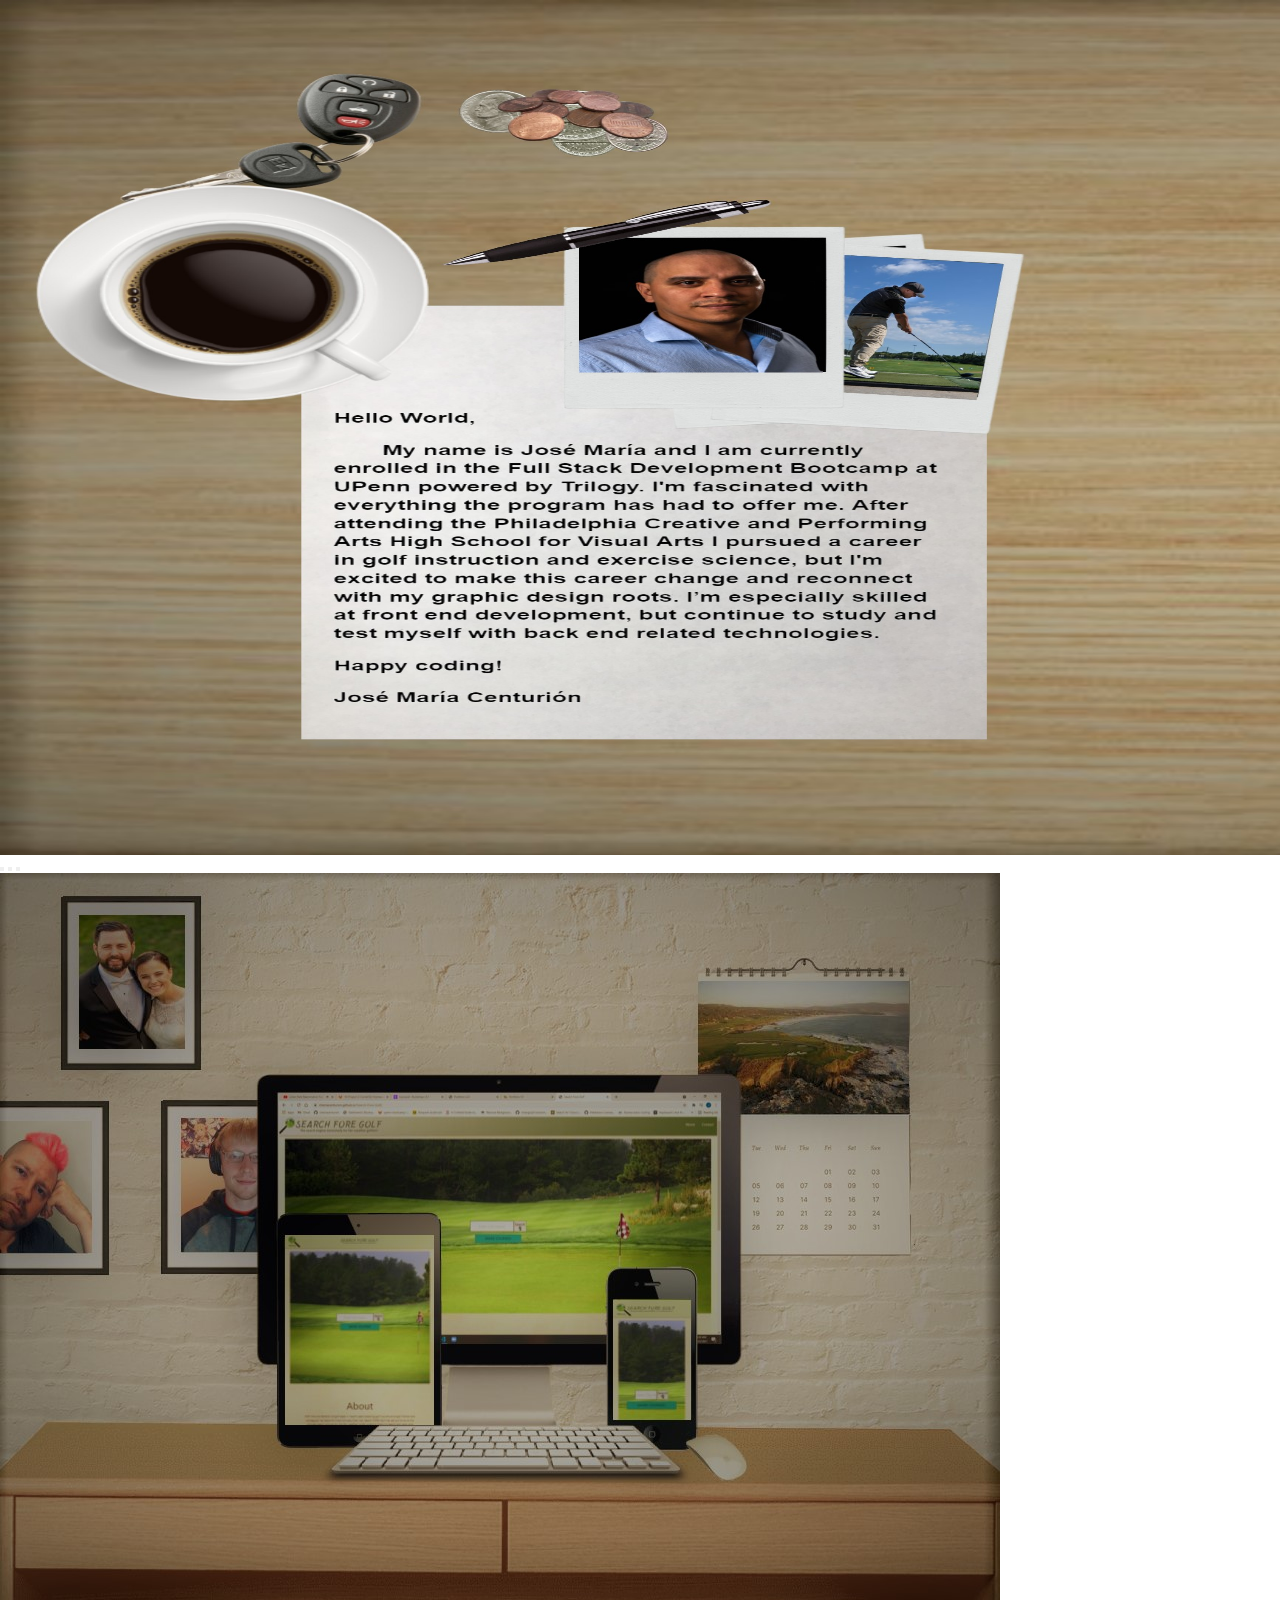
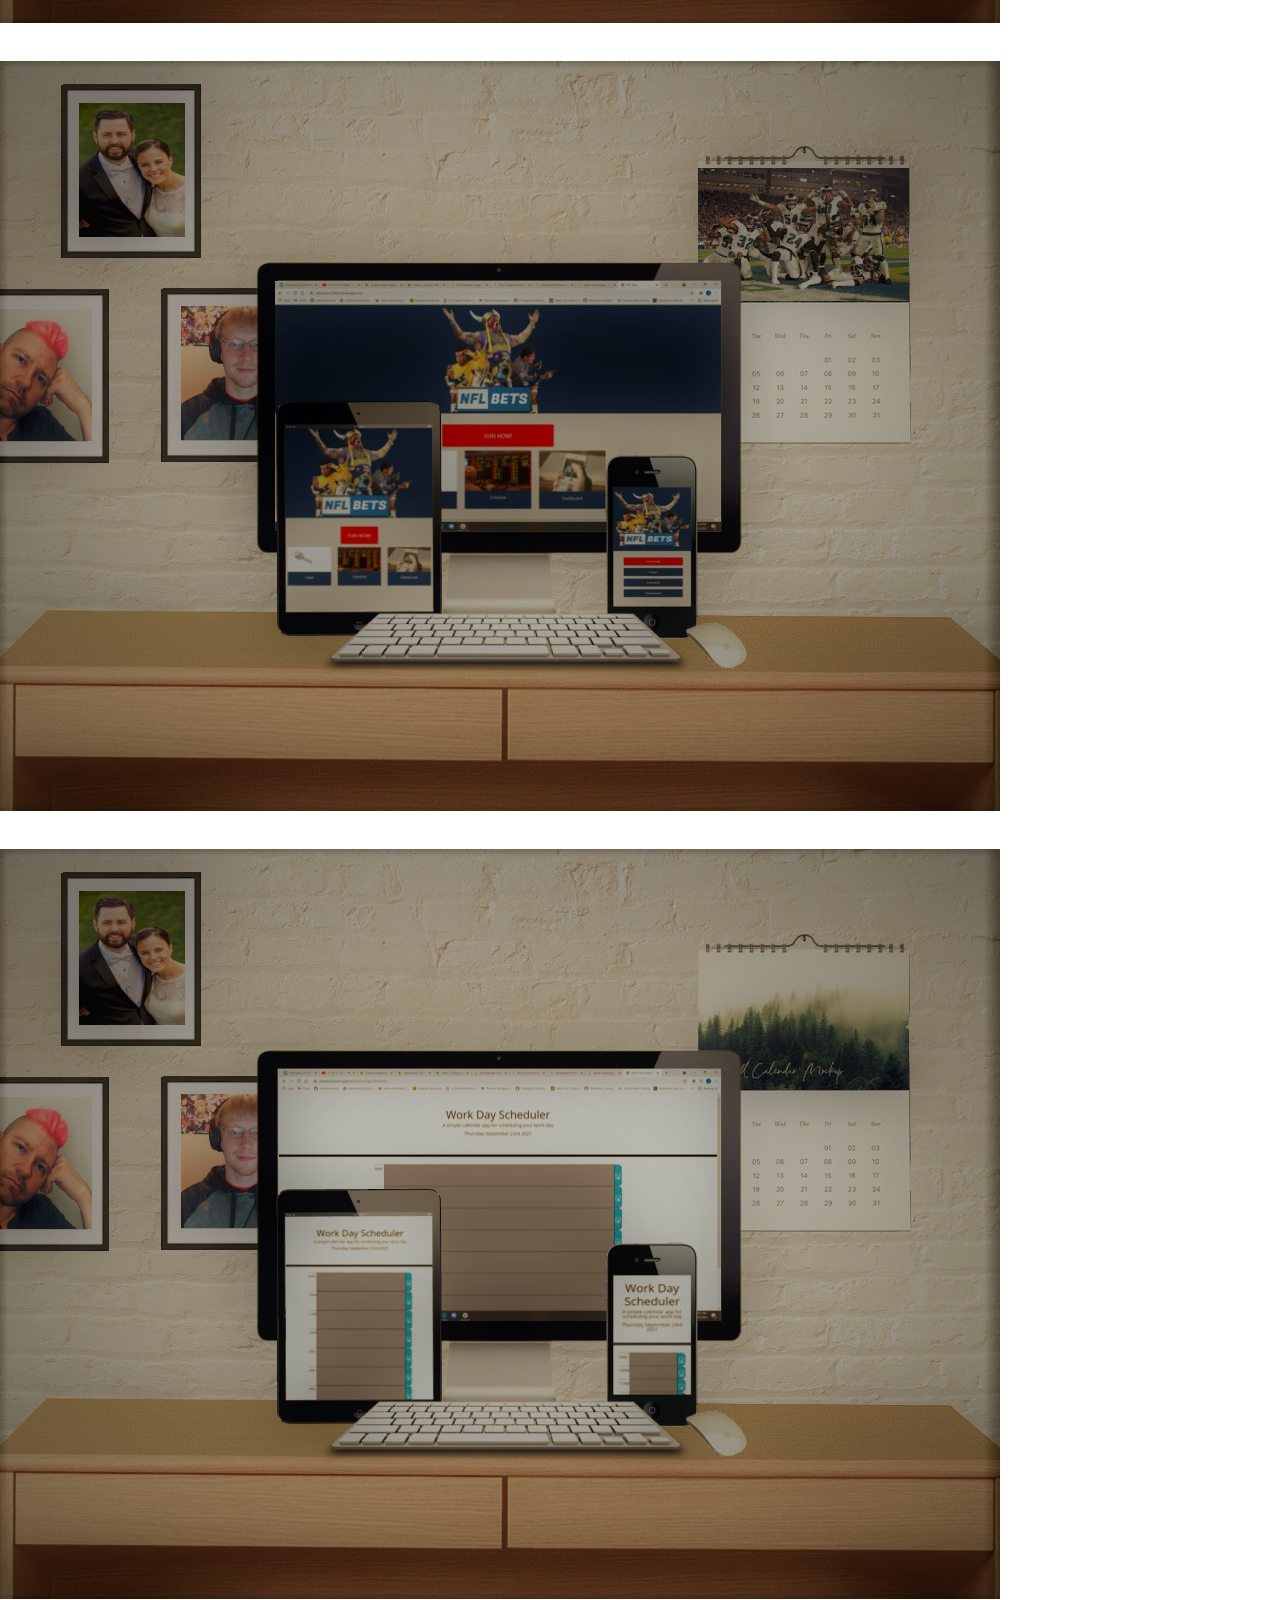
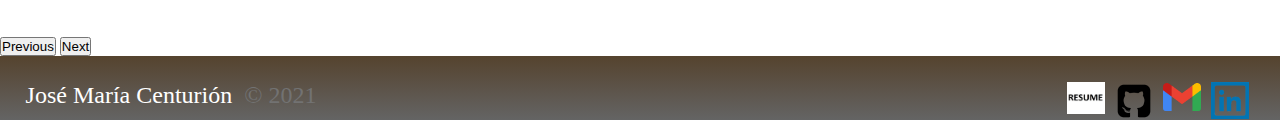
==== commit cda0bcf2: "updated resume icon" ====
--- a/index.html
+++ b/index.html
@@ -15,7 +15,7 @@
       <img class="desk-image" src="./assets/images/New Project (6)cropped.jpg">
     </div>
     <div class="grid__container-item-2">
-      <div id="carouselExampleCaptions" class="carousel slide" data-bs-ride="carousel">
+      <div id="carouselExampleCaptions" class="carousel slide" data-bs-ride="false">
           <div class="carousel-indicators">
             <button type="button" data-bs-target="#carouselExampleCaptions" data-bs-slide-to="0" class="active" aria-current="true" aria-label="Slide 1"></button>
             <button type="button" data-bs-target="#carouselExampleCaptions" data-bs-slide-to="1" aria-label="Slide 2"></button>
@@ -24,21 +24,21 @@
           <div class="carousel-inner">
             <div class="carousel-item active">
               <img src="./assets/images/SFG.jpg" class="d-block w-100" alt="...">
-              <div class="carousel-caption d-none d-md-block">
+              <div class="carousel-caption">
                 <a href="https://chemacenturion.github.io/Search-Fore-Golf/" class="carousel_links" target="_blank"><h5>Search Fore Golf</h5></a>
                 <a href="https://github.com/chemacenturion/Search-Fore-Golf" class="carousel_links" target="_blank"><p>A search engine that returns the local forecast synchronously with local golf courses.</p></a>
               </div>
             </div>
             <div class="carousel-item">
               <img src="./assets/images/NFLBETS.jpg" class="d-block w-100" alt="...">
-              <div class="carousel-caption d-none d-md-block">
+              <div class="carousel-caption">
                 <a href="https://vast-eyrie-51403.herokuapp.com/" class="carousel_links" target="_blank"><h5>NFL Bets</h5></a>
                 <a href="https://github.com/aungy5/NFL_Bets" class="carousel_links" target="_blank"><p>A betting website that allows users to bet on NFL games and compete with other users throughout the season.</p></a>
               </div>
             </div>
             <div class="carousel-item">
               <img src="./assets/images/WDS.jpg" class="d-block w-100" alt="...">
-              <div class="carousel-caption d-none d-md-block">
+              <div class="carousel-caption">
                 <a href="https://chemacenturion.github.io/Work-Day-Scheduler/" class="carousel_links" target="_blank"><h5>Work Day Scheduler</h5></a>
                 <a href="https://github.com/chemacenturion/Work-Day-Scheduler" class="carousel_links" target="_blank"><p>An application that allows users to save events to a planner via local storage.</p></a>
               </div>
@@ -62,7 +62,7 @@
       </div>
       <div>
           <ul class="footer-list">
-            <li><a href="./assets/Resume (2).pdf" target="_blank"><img src="./assets/images/resumeicon-removebg-preview (1).png" alt="resume" class="avatar1"></a></li>
+            <li><a href="./assets/Resume (2).pdf" target="_blank"><img src="./assets/images/resume.jpg" alt="resume" class="avatar1"></a></li>
             <li><a href="https://github.com/chemacenturion" target="_blank"><img src="./assets/images/githublogo.png" alt="github" class="avatar1"></a></li>
             <li><a href="mailto:centurion.philadelphia@gmail.com" target="_blank"><img src="./assets/images/gmail.png" alt="gmail" class="avatar1"></a></li>
             <li><a href="https://www.linkedin.com/in/jos%C3%A9-mar%C3%ADa-centuri%C3%B3n-a98300212/" target="_blank"><img src="./assets/images/linkedinlogo-removebg-preview (3).png" alt="linkedin" class="avatar1"></a></li>
--- a/assets/styles.css
+++ b/assets/styles.css
@@ -91,4 +91,16 @@
         height: auto;
         padding: 0px 5px;
     }
+
+    .desk-image {
+        visibility: hidden;
+        height: 60vh;
+    }
+
+    .grid__container-item-1 {
+        background-image: url(./images/New\ Project\ \(7\)cropped.jpg);
+        background-size: cover;
+        background-position: center;
+        background-repeat: no-repeat;
+    }
 }
